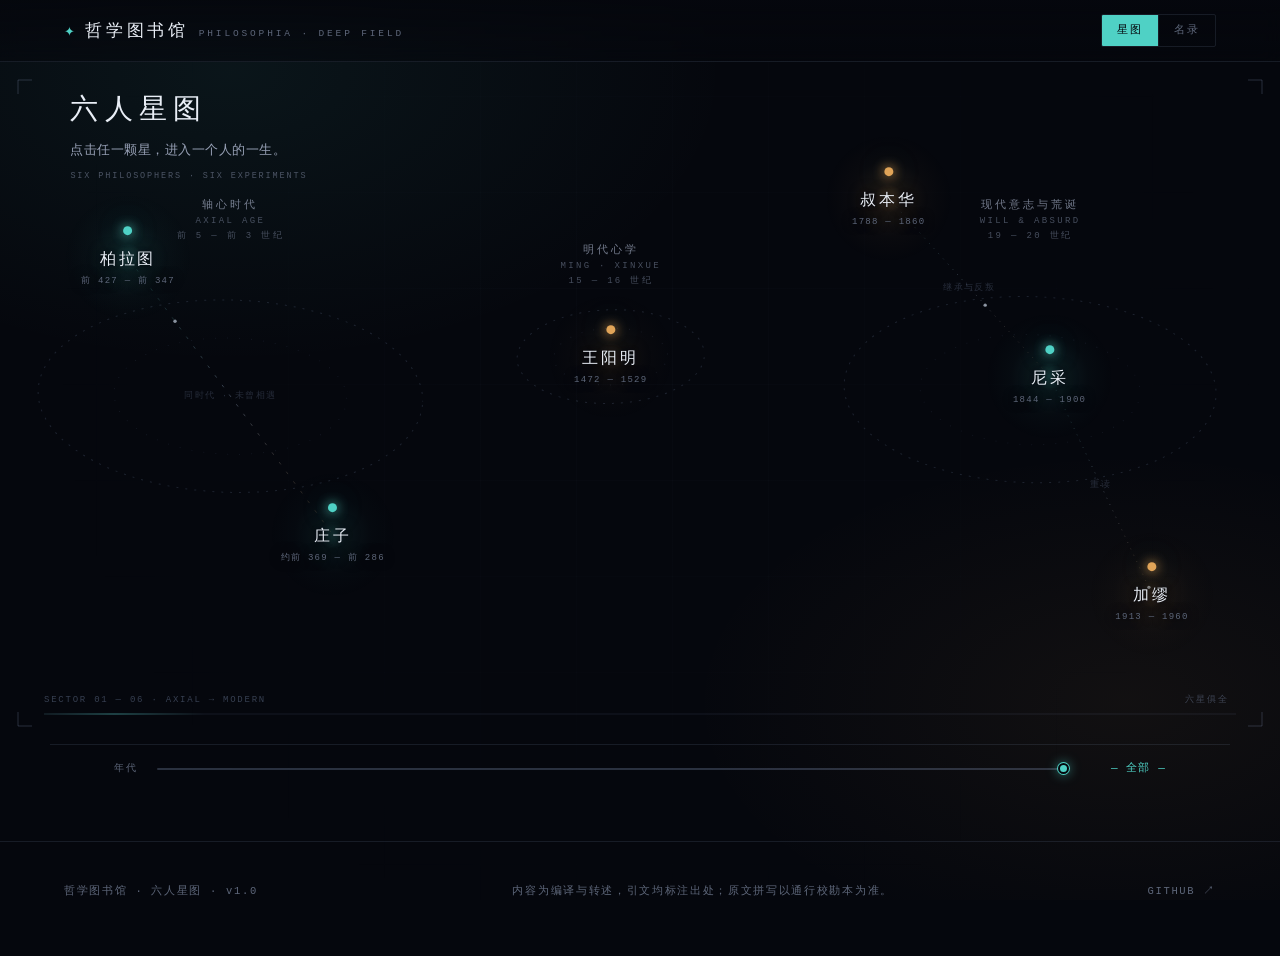
==== index.html @ 003788e5 "哲学图书馆 v1：六人星图与六个交互式思想装置 - 深空档案视觉：近黑底、星尘、几何轨道、青/琥珀双高光 - 首页星图：按时代聚星团、年代滑杆筛选、名录视图与全文搜索 - 六位哲学家：柏拉图 / 庄子" ====
<!DOCTYPE html>
<html lang="zh-CN">
<head>
<meta charset="utf-8">
<meta name="viewport" content="width=device-width, initial-scale=1">
<title>哲学图书馆 · 深空档案</title>
<meta name="description" content="六位哲学家的星图：生平、流派、观点、著作、名言，以及六个可以被操作的思想实验——永恒轮回、痛苦与无聊的钟摆、西西弗斯的石头、洞穴里的影子、蝶梦、岩中花树。">
<meta name="theme-color" content="#05070d">
<meta property="og:title" content="哲学图书馆 · 深空档案">
<meta property="og:description" content="把六位哲学家的思想做成可以操作的星空。">
<meta property="og:type" content="website">
<link rel="icon" href="data:image/svg+xml,%3Csvg xmlns='http://www.w3.org/2000/svg' viewBox='0 0 32 32'%3E%3Ccircle cx='16' cy='16' r='3' fill='%234fd1c5'/%3E%3Ccircle cx='16' cy='16' r='11' fill='none' stroke='%234fd1c5' stroke-opacity='.45' stroke-width='1'/%3E%3C/svg%3E">
<link rel="stylesheet" href="css/base.css">
<link rel="stylesheet" href="css/star.css">
</head>
<body class="page-home">

<canvas id="stars" aria-hidden="true"></canvas>

<header class="topbar">
  <a class="brand" href="index.html">
    <span class="brand-mark" aria-hidden="true">✦</span>
    <span class="brand-cn">哲学图书馆</span>
    <span class="brand-en">PHILOSOPHIA · DEEP FIELD</span>
  </a>
  <nav class="viewswitch" role="tablist" aria-label="视图切换">
    <button data-view="map" class="is-on" role="tab" aria-selected="true">星图</button>
    <button data-view="list" role="tab" aria-selected="false">名录</button>
  </nav>
</header>

<main>
  <section id="view-map" class="view is-on" aria-label="星图">
    <div class="map-wrap" id="mapWrap">
      <canvas id="mapCanvas" aria-hidden="true"></canvas>
      <div class="map-labels" id="mapLabels"></div>
      <div class="map-intro">
        <h1>六人星图</h1>
        <p>点击任一颗星，进入一个人的一生。</p>
        <span class="mi-mono">SIX PHILOSOPHERS · SIX EXPERIMENTS</span>
      </div>
    </div>
    <div class="era-bar">
      <span class="era-label">年代</span>
      <input id="eraSlider" type="range" min="-500" max="1960" value="1960" step="1" aria-label="按出生年代筛选">
      <output class="era-out" id="eraOut">— 全部 —</output>
    </div>
  </section>

  <section id="view-list" class="view" aria-label="名录">
    <p class="hint-line" style="padding-top:28px">
      <input id="search" type="search" placeholder="搜索 名字 / 流派 / 观点 / 书名 / 名言" aria-label="搜索"
        style="width:100%;max-width:520px;background:transparent;border:0;border-bottom:1px solid var(--hair-strong);color:var(--ink);font-family:var(--mono);font-size:12px;letter-spacing:.12em;padding:10px 2px;outline:none">
    </p>
    <ul class="cards" id="cards"></ul>
    <p id="noResult" style="display:none;text-align:center;font-family:var(--mono);font-size:11px;letter-spacing:.18em;color:var(--faint);padding:40px 0 20px">
      没有匹配的条目 · 换个词试试
    </p>
  </section>
</main>

<footer class="foot">
  <span>哲学图书馆 · 六人星图 · v1.0</span>
  <span>内容为编译与转述，引文均标注出处；原文拼写以通行校勘本为准。</span>
  <a href="https://github.com/lvzhongpei/philosophy-library" target="_blank" rel="noopener">GITHUB ↗</a>
</footer>

<script src="js/starfield.js"></script>
<script src="js/starmap.js"></script>
</body>
</html>
---- css/base.css ----
/* ============================================================
   哲学图书馆 · 深空档案
   base.css — 变量、排版、共用骨架
   ============================================================ */

:root {
  --void: #05070d;
  --void-2: #080b14;
  --ink: #e9eef6;
  --dim: #98a1b6;
  --faint: #5d6679;
  --cyan: #4fd1c5;
  --amber: #e0a458;
  --hair: rgba(150, 170, 210, 0.13);
  --hair-strong: rgba(150, 170, 210, 0.26);
  --panel: rgba(255, 255, 255, 0.022);

  --serif: "Songti SC", "STSong", "Source Han Serif SC", "Noto Serif CJK SC",
    "SimSun", Georgia, serif;
  --sans: "PingFang SC", -apple-system, BlinkMacSystemFont, "Hiragino Sans GB",
    "Microsoft YaHei", system-ui, sans-serif;
  --mono: ui-monospace, "SF Mono", "JetBrains Mono", Menlo, Consolas, monospace;

  --gutter: clamp(20px, 5vw, 64px);
  --maxw: 1180px;
}

*,
*::before,
*::after {
  box-sizing: border-box;
}

html {
  -webkit-text-size-adjust: 100%;
  scroll-behavior: smooth;
}

body {
  margin: 0;
  background: var(--void);
  color: var(--ink);
  font-family: var(--sans);
  font-size: 16px;
  line-height: 1.75;
  letter-spacing: 0.01em;
  -webkit-font-smoothing: antialiased;
  overflow-x: hidden;
}

/* 深空底色：两团极淡的辉光 + 一层细网格 */
body::before {
  content: "";
  position: fixed;
  inset: 0;
  z-index: -2;
  background:
    radial-gradient(60vw 50vh at 18% 8%, rgba(79, 209, 197, 0.07), transparent 65%),
    radial-gradient(55vw 45vh at 88% 78%, rgba(224, 164, 88, 0.06), transparent 62%),
    var(--void);
}

body::after {
  content: "";
  position: fixed;
  inset: 0;
  z-index: -1;
  pointer-events: none;
  opacity: 0.5;
  background-image:
    linear-gradient(to right, rgba(150, 170, 210, 0.05) 1px, transparent 1px),
    linear-gradient(to bottom, rgba(150, 170, 210, 0.05) 1px, transparent 1px);
  background-size: 96px 96px;
  mask-image: radial-gradient(circle at 50% 40%, #000 0%, transparent 78%);
  -webkit-mask-image: radial-gradient(circle at 50% 40%, #000 0%, transparent 78%);
}

#stars {
  position: fixed;
  inset: 0;
  z-index: -3;
  width: 100%;
  height: 100%;
  display: block;
}

::selection {
  background: rgba(79, 209, 197, 0.28);
  color: #fff;
}

a {
  color: inherit;
  text-decoration: none;
}

button {
  font: inherit;
  color: inherit;
  background: none;
  border: 0;
  cursor: pointer;
}

/* ---------------- 顶栏 ---------------- */

.topbar {
  position: sticky;
  top: 0;
  z-index: 50;
  display: flex;
  align-items: center;
  justify-content: space-between;
  gap: 16px;
  padding: 14px var(--gutter);
  background: linear-gradient(to bottom, rgba(5, 7, 13, 0.92), rgba(5, 7, 13, 0.55));
  backdrop-filter: blur(10px);
  -webkit-backdrop-filter: blur(10px);
  border-bottom: 1px solid var(--hair);
}

.brand {
  display: flex;
  align-items: baseline;
  gap: 10px;
  min-width: 0;
}

.brand-mark {
  color: var(--cyan);
  font-size: 13px;
  animation: twinkle 4.5s ease-in-out infinite;
}

.brand-cn {
  font-family: var(--serif);
  font-size: 17px;
  letter-spacing: 0.22em;
  white-space: nowrap;
}

.brand-en {
  font-family: var(--mono);
  font-size: 9.5px;
  letter-spacing: 0.3em;
  color: var(--faint);
  white-space: nowrap;
}

@keyframes twinkle {
  0%,
  100% {
    opacity: 0.55;
    transform: scale(0.92);
  }
  50% {
    opacity: 1;
    transform: scale(1.08);
  }
}

/* 视图切换 */
.viewswitch {
  display: flex;
  gap: 0;
  border: 1px solid var(--hair);
  border-radius: 2px;
  overflow: hidden;
}

.viewswitch button {
  padding: 6px 15px;
  font-family: var(--mono);
  font-size: 11px;
  letter-spacing: 0.18em;
  color: var(--faint);
  transition: color 0.25s, background 0.25s;
}

.viewswitch button + button {
  border-left: 1px solid var(--hair);
}

.viewswitch button:hover {
  color: var(--dim);
}

.viewswitch button.is-on {
  color: var(--void);
  background: var(--cyan);
}

/* ---------------- 页脚 ---------------- */

.foot {
  padding: 40px var(--gutter) 56px;
  border-top: 1px solid var(--hair);
  margin-top: 40px;
  display: flex;
  flex-wrap: wrap;
  gap: 10px 28px;
  justify-content: space-between;
  font-family: var(--mono);
  font-size: 10.5px;
  letter-spacing: 0.16em;
  color: var(--faint);
}

.foot a:hover {
  color: var(--cyan);
}

/* ---------------- 详情页 ---------------- */

.philo {
  max-width: var(--maxw);
  margin: 0 auto;
  padding: 0 var(--gutter);
}

.hero {
  position: relative;
  padding: clamp(48px, 9vh, 96px) 0 clamp(28px, 5vh, 48px);
}

.hero-meta {
  display: flex;
  flex-wrap: wrap;
  align-items: center;
  gap: 12px;
  font-family: var(--mono);
  font-size: 10.5px;
  letter-spacing: 0.22em;
  color: var(--faint);
}

.hero-meta .dot {
  width: 3px;
  height: 3px;
  border-radius: 50%;
  background: var(--faint);
}

.hero h1 {
  font-family: var(--serif);
  font-weight: 400;
  font-size: clamp(44px, 9vw, 92px);
  line-height: 1.05;
  letter-spacing: 0.04em;
  margin: 18px 0 6px;
}

.hero-orig {
  font-family: var(--mono);
  font-size: clamp(12px, 1.6vw, 15px);
  letter-spacing: 0.34em;
  color: var(--cyan);
  opacity: 0.8;
}

.hero-line {
  font-family: var(--serif);
  font-size: clamp(17px, 2.4vw, 23px);
  line-height: 1.9;
  color: var(--dim);
  max-width: 34em;
  margin: 26px 0 0;
  padding-left: 18px;
  border-left: 1px solid var(--hair-strong);
}

/* 内容两栏：左目录 / 右正文 */
.philo-body {
  display: grid;
  grid-template-columns: 176px minmax(0, 1fr);
  gap: clamp(24px, 5vw, 72px);
  align-items: start;
  padding-bottom: 40px;
}

.side-nav {
  position: sticky;
  top: 84px;
  display: flex;
  flex-direction: column;
  gap: 2px;
  padding-top: 6px;
}

.side-nav a {
  display: flex;
  align-items: baseline;
  gap: 9px;
  padding: 5px 0;
  font-size: 13px;
  color: var(--faint);
  transition: color 0.2s;
}

.side-nav a:hover,
.side-nav a.is-on {
  color: var(--cyan);
}

.side-nav .n {
  font-family: var(--mono);
  font-size: 9.5px;
  letter-spacing: 0.14em;
  opacity: 0.7;
}

/* 章节 */
.sec {
  padding: 34px 0 10px;
  border-top: 1px solid var(--hair);
  margin-top: 30px;
}

.sec:first-of-type {
  border-top: 0;
  margin-top: 0;
  padding-top: 6px;
}

.sec-head {
  display: flex;
  align-items: baseline;
  gap: 14px;
  margin-bottom: 26px;
}

.sec-num {
  font-family: var(--mono);
  font-size: 10px;
  letter-spacing: 0.2em;
  color: var(--faint);
}

.sec-title {
  font-family: var(--serif);
  font-weight: 400;
  font-size: clamp(19px, 2.6vw, 26px);
  letter-spacing: 0.08em;
  margin: 0;
}

.sec-en {
  font-family: var(--mono);
  font-size: 9.5px;
  letter-spacing: 0.24em;
  color: var(--faint);
  margin-left: auto;
  text-align: right;
}

/* 时间轴 */
.timeline {
  list-style: none;
  margin: 0;
  padding: 0 0 0 22px;
  position: relative;
}

.timeline::before {
  content: "";
  position: absolute;
  left: 3px;
  top: 8px;
  bottom: 8px;
  width: 1px;
  background: linear-gradient(
    to bottom,
    var(--hair-strong),
    var(--hair) 60%,
    transparent
  );
}

.timeline li {
  position: relative;
  padding: 0 0 26px 0;
}

.timeline li::before {
  content: "";
  position: absolute;
  left: -22px;
  top: 9px;
  width: 7px;
  height: 7px;
  border-radius: 50%;
  background: var(--void);
  border: 1px solid var(--cyan);
  box-shadow: 0 0 10px rgba(79, 209, 197, 0.45);
}

.timeline .y {
  font-family: var(--mono);
  font-size: 11px;
  letter-spacing: 0.14em;
  color: var(--cyan);
  opacity: 0.85;
  display: block;
  margin-bottom: 3px;
}

.timeline p {
  margin: 0;
  font-size: 14.5px;
  line-height: 1.85;
  color: var(--dim);
}

.timeline li:hover p {
  color: var(--ink);
}

/* 流派定位 */
.pos-text {
  font-family: var(--serif);
  font-size: clamp(15.5px, 1.9vw, 17.5px);
  line-height: 2;
  color: var(--ink);
  margin: 0 0 24px;
}

.pos-map {
  display: grid;
  grid-template-columns: 1fr 1fr;
  gap: 18px;
}

.pos-map > div {
  padding: 16px 18px;
  background: var(--panel);
  border: 1px solid var(--hair);
}

.pos-map h4 {
  margin: 0 0 10px;
  font-family: var(--mono);
  font-size: 9.5px;
  font-weight: 400;
  letter-spacing: 0.22em;
  color: var(--faint);
}

.chip-row {
  display: flex;
  flex-wrap: wrap;
  gap: 7px;
}

.chip {
  padding: 3px 10px;
  font-size: 12.5px;
  color: var(--dim);
  border: 1px solid var(--hair);
  border-radius: 100px;
}

.chip.up::before {
  content: "← ";
  color: var(--faint);
}

.chip.down::after {
  content: " →";
  color: var(--faint);
}

/* 核心观点 */
.idea {
  display: grid;
  grid-template-columns: minmax(0, 1fr);
  gap: 8px;
  padding: 22px 0;
  border-bottom: 1px dashed var(--hair);
}

.idea:last-child {
  border-bottom: 0;
}

.idea-top {
  display: flex;
  flex-wrap: wrap;
  align-items: baseline;
  gap: 12px;
}

.idea h3 {
  margin: 0;
  font-family: var(--serif);
  font-weight: 400;
  font-size: 20px;
  letter-spacing: 0.06em;
}

.idea .orig {
  font-family: var(--mono);
  font-size: 10.5px;
  letter-spacing: 0.1em;
  color: var(--amber);
  opacity: 0.8;
}

.idea .brief {
  font-family: var(--serif);
  font-size: 16px;
  color: var(--cyan);
  opacity: 0.92;
  margin: 4px 0 0;
}

.idea .detail {
  margin: 6px 0 0;
  font-size: 14.5px;
  line-height: 1.95;
  color: var(--dim);
  max-width: 40em;
}

/* 著作 */
.works {
  list-style: none;
  margin: 0;
  padding: 0;
}

.works li {
  padding: 15px 0;
  border-bottom: 1px solid var(--hair);
}

.works .w-top {
  display: flex;
  align-items: baseline;
  gap: 12px;
  flex-wrap: wrap;
}

.works .w-title {
  font-family: var(--serif);
  font-size: 17px;
  letter-spacing: 0.04em;
}

.works .w-orig {
  font-family: var(--mono);
  font-size: 10.5px;
  color: var(--faint);
  letter-spacing: 0.06em;
}

.works .w-year {
  margin-left: auto;
  font-family: var(--mono);
  font-size: 10.5px;
  letter-spacing: 0.14em;
  color: var(--amber);
  opacity: 0.75;
  white-space: nowrap;
}

.works .w-gist {
  margin: 5px 0 0;
  font-size: 13.8px;
  line-height: 1.8;
  color: var(--dim);
}

/* 名言 */
.quote {
  position: relative;
  padding: 6px 0 26px 0;
  border-bottom: 1px solid var(--hair);
  margin-bottom: 26px;
}

.quote:last-child {
  border-bottom: 0;
}

.quote .cn {
  font-family: var(--serif);
  font-size: clamp(17px, 2.2vw, 21px);
  line-height: 2;
  margin: 0 0 14px;
  color: var(--ink);
}

.quote .orig {
  font-family: var(--mono);
  font-size: 12.5px;
  line-height: 1.85;
  color: var(--cyan);
  opacity: 0.62;
  margin: 0 0 12px;
  padding-left: 14px;
  border-left: 1px solid rgba(79, 209, 197, 0.28);
  word-break: break-word;
}

.quote .src {
  font-family: var(--mono);
  font-size: 10.5px;
  letter-spacing: 0.16em;
  color: var(--faint);
}

.quote .note {
  margin: 8px 0 0;
  font-size: 13px;
  line-height: 1.8;
  color: var(--faint);
}

/* 追问 */
.asks {
  list-style: none;
  margin: 0;
  padding: 0;
  counter-reset: ask;
}

.asks li {
  counter-increment: ask;
  position: relative;
  padding: 18px 0 18px 42px;
  border-bottom: 1px dashed var(--hair);
  font-family: var(--serif);
  font-size: clamp(16px, 2.1vw, 19px);
  line-height: 1.95;
  color: var(--ink);
}

.asks li::before {
  content: "0" counter(ask);
  position: absolute;
  left: 0;
  top: 22px;
  font-family: var(--mono);
  font-size: 10px;
  letter-spacing: 0.1em;
  color: var(--amber);
  opacity: 0.7;
}

/* ---------------- 装置面板 ---------------- */

.device {
  border: 1px solid var(--hair);
  background: linear-gradient(180deg, rgba(9, 13, 22, 0.9), rgba(5, 7, 13, 0.5));
  padding: 1px;
}

.device-head {
  display: flex;
  flex-wrap: wrap;
  align-items: baseline;
  gap: 10px 14px;
  padding: 16px 18px 12px;
  border-bottom: 1px solid var(--hair);
}

.device-head h3 {
  margin: 0;
  font-family: var(--serif);
  font-weight: 400;
  font-size: 17px;
  letter-spacing: 0.08em;
}

.device-head .tag {
  font-family: var(--mono);
  font-size: 9.5px;
  letter-spacing: 0.2em;
  color: var(--cyan);
  opacity: 0.7;
  margin-left: auto;
}

.device-desc {
  padding: 12px 18px 0;
  margin: 0;
  font-size: 13.8px;
  line-height: 1.85;
  color: var(--dim);
}

.stage-wrap {
  position: relative;
  margin: 14px 0 0;
}

.stage-wrap canvas {
  display: block;
  width: 100%;
  height: clamp(280px, 46vh, 420px);
  background:
    radial-gradient(70% 70% at 50% 45%, rgba(79, 209, 197, 0.05), transparent 70%),
    #04060b;
  touch-action: none;
  cursor: crosshair;
}

.controls {
  display: flex;
  flex-wrap: wrap;
  align-items: center;
  gap: 14px 22px;
  padding: 14px 18px 18px;
  border-top: 1px solid var(--hair);
}

.ctrl {
  display: flex;
  align-items: center;
  gap: 10px;
  min-width: 180px;
  flex: 1 1 180px;
}

.ctrl label {
  font-family: var(--mono);
  font-size: 10px;
  letter-spacing: 0.18em;
  color: var(--faint);
  white-space: nowrap;
}

.ctrl output {
  font-family: var(--mono);
  font-size: 11px;
  color: var(--cyan);
  min-width: 3.4em;
  text-align: right;
}

input[type="range"] {
  -webkit-appearance: none;
  appearance: none;
  flex: 1;
  height: 2px;
  background: var(--hair-strong);
  outline: none;
  border-radius: 2px;
  min-width: 70px;
}

input[type="range"]::-webkit-slider-thumb {
  -webkit-appearance: none;
  appearance: none;
  width: 11px;
  height: 11px;
  border-radius: 50%;
  background: var(--cyan);
  border: 2px solid var(--void);
  box-shadow: 0 0 0 1px var(--cyan), 0 0 12px rgba(79, 209, 197, 0.7);
  cursor: grab;
}

input[type="range"]::-moz-range-thumb {
  width: 9px;
  height: 9px;
  border-radius: 50%;
  background: var(--cyan);
  border: 2px solid var(--void);
  cursor: grab;
}

.btn {
  padding: 7px 16px;
  font-family: var(--mono);
  font-size: 10.5px;
  letter-spacing: 0.18em;
  color: var(--dim);
  border: 1px solid var(--hair-strong);
  border-radius: 2px;
  transition: all 0.2s;
  white-space: nowrap;
}

.btn:hover {
  color: var(--void);
  background: var(--cyan);
  border-color: var(--cyan);
}

.btn.ghost:hover {
  color: var(--amber);
  background: transparent;
  border-color: var(--amber);
}

.device-hint {
  margin: 0;
  padding: 0 18px 16px;
  font-family: var(--serif);
  font-size: 13.5px;
  line-height: 1.8;
  color: var(--faint);
}

/* 上一位/下一位 */
.pager {
  display: flex;
  justify-content: space-between;
  gap: 16px;
  border-top: 1px solid var(--hair);
  padding: 26px 0 10px;
  margin-top: 10px;
}

.pager a {
  display: flex;
  flex-direction: column;
  gap: 4px;
  max-width: 46%;
}

.pager a:last-child {
  text-align: right;
  align-items: flex-end;
}

.pager .p-dir {
  font-family: var(--mono);
  font-size: 9.5px;
  letter-spacing: 0.22em;
  color: var(--faint);
}

.pager .p-name {
  font-family: var(--serif);
  font-size: 19px;
  letter-spacing: 0.06em;
  transition: color 0.2s;
}

.pager a:hover .p-name {
  color: var(--cyan);
}

/* ---------------- 进场动画 ---------------- */

.reveal {
  opacity: 0;
  transform: translateY(14px);
  transition: opacity 0.9s cubic-bezier(0.16, 1, 0.3, 1),
    transform 0.9s cubic-bezier(0.16, 1, 0.3, 1);
}

.reveal.in {
  opacity: 1;
  transform: none;
}

/* ---------------- 移动端 ---------------- */

@media (max-width: 820px) {
  .philo-body {
    grid-template-columns: 1fr;
  }

  .side-nav {
    position: static;
    flex-direction: row;
    flex-wrap: wrap;
    gap: 6px 14px;
    padding: 12px 0 18px;
    border-bottom: 1px solid var(--hair);
  }

  .pos-map {
    grid-template-columns: 1fr;
  }

  .sec-en {
    display: none;
  }

  .brand-en {
    display: none;
  }
}

@media (prefers-reduced-motion: reduce) {
  html {
    scroll-behavior: auto;
  }

  .reveal {
    opacity: 1;
    transform: none;
    transition: none;
  }

  .brand-mark {
    animation: none;
  }
}
---- css/star.css ----
/* ============================================================
   star.css — 首页星图与名录
   ============================================================ */

.page-home {
  min-height: 100vh;
  display: flex;
  flex-direction: column;
}

.page-home main {
  flex: 1;
  display: flex;
  flex-direction: column;
}

.view {
  display: none;
}

.view.is-on {
  display: block;
  animation: fadeUp 0.6s cubic-bezier(0.16, 1, 0.3, 1) both;
}

@keyframes fadeUp {
  from {
    opacity: 0;
    transform: translateY(10px);
  }
  to {
    opacity: 1;
    transform: none;
  }
}

/* ---------------- 星图 ---------------- */

.map-wrap {
  position: relative;
  width: 100%;
  height: clamp(430px, calc(100vh - 218px), 760px);
  overflow: hidden;
}

#mapCanvas {
  position: absolute;
  inset: 0;
  width: 100%;
  height: 100%;
  display: block;
}

.map-labels {
  position: absolute;
  inset: 0;
}

/* 星图左上角的引入 */
.map-intro {
  position: absolute;
  left: clamp(24px, 5.5vw, 80px);
  top: clamp(14px, 2.4vh, 26px);
  z-index: 3;
  pointer-events: none;
  max-width: 300px;
}

.map-intro h1 {
  margin: 0;
  font-family: var(--serif);
  font-weight: 400;
  font-size: clamp(22px, 2.5vw, 28px);
  letter-spacing: 0.22em;
  color: var(--ink);
}

.map-intro p {
  margin: 7px 0 0;
  font-family: var(--serif);
  font-size: 12.5px;
  line-height: 1.7;
  color: var(--dim);
  letter-spacing: 0.04em;
  white-space: nowrap;
}

.map-intro .mi-mono {
  display: block;
  margin-top: 8px;
  font-family: var(--mono);
  font-size: 8.5px;
  letter-spacing: 0.22em;
  color: var(--faint);
  opacity: 0.8;
}

/* 星体 */
.node {
  position: absolute;
  transform: translate(-50%, -50%);
  display: flex;
  flex-direction: column;
  align-items: center;
  gap: 10px;
  padding: 14px;
  text-align: center;
  transition: opacity 0.4s, filter 0.4s;
  z-index: 2;
  -webkit-tap-highlight-color: transparent;
}

.node.is-dim {
  opacity: 0.16;
  filter: grayscale(1);
  pointer-events: none;
}

.node-core {
  position: relative;
  width: 9px;
  height: 9px;
  border-radius: 50%;
  background: var(--nc, var(--cyan));
  box-shadow: 0 0 12px var(--nc, var(--cyan)), 0 0 30px rgba(79, 209, 197, 0.35);
  transition: transform 0.35s cubic-bezier(0.16, 1, 0.3, 1), box-shadow 0.35s;
}

.node-core::after {
  content: "";
  position: absolute;
  inset: -9px;
  border: 1px solid var(--nc, var(--cyan));
  border-radius: 50%;
  opacity: 0;
  transform: scale(0.6);
  transition: all 0.5s cubic-bezier(0.16, 1, 0.3, 1);
}

.node-label {
  display: flex;
  flex-direction: column;
  gap: 1px;
  transition: transform 0.35s cubic-bezier(0.16, 1, 0.3, 1);
}

.node-cn {
  font-family: var(--serif);
  font-size: 16px;
  letter-spacing: 0.18em;
  color: var(--ink);
  white-space: nowrap;
  text-shadow: 0 0 14px rgba(5, 7, 13, 0.95), 0 0 4px rgba(5, 7, 13, 0.9);
}

.node-yr {
  font-family: var(--mono);
  font-size: 9px;
  letter-spacing: 0.14em;
  color: var(--faint);
  white-space: nowrap;
  text-shadow: 0 0 12px rgba(5, 7, 13, 0.95);
}

.node:hover .node-core,
.node:focus-visible .node-core {
  transform: scale(1.7);
  box-shadow: 0 0 18px var(--nc, var(--cyan)), 0 0 46px rgba(79, 209, 197, 0.55);
}

.node:hover .node-core::after,
.node:focus-visible .node-core::after {
  opacity: 0.7;
  transform: scale(1);
}

.node:hover .node-label,
.node:focus-visible .node-label {
  transform: translateY(-2px);
}

.node:hover .node-cn,
.node:focus-visible .node-cn {
  color: var(--nc, var(--cyan));
}

.node:focus-visible {
  outline: none;
}

/* 星团标注 */
.cluster-tag {
  position: absolute;
  transform: translate(-50%, -50%);
  font-family: var(--mono);
  font-size: 9px;
  letter-spacing: 0.26em;
  color: var(--faint);
  white-space: nowrap;
  pointer-events: none;
  text-align: center;
  line-height: 1.7;
  opacity: 0.75;
}

.cluster-tag .ct-cn {
  display: block;
  font-family: var(--serif);
  font-size: 11px;
  letter-spacing: 0.28em;
  color: var(--dim);
}

.cluster-tag.link-tag {
  font-size: 8.5px;
  letter-spacing: 0.16em;
  color: rgba(150, 170, 210, 0.42);
  opacity: 0.55;
}

/* 年代滑杆 */
.era-bar {
  display: flex;
  align-items: center;
  gap: 16px;
  padding: 14px var(--gutter) 22px;
  max-width: var(--maxw);
  margin: 0 auto;
  width: 100%;
  border-top: 1px solid var(--hair);
}

.era-bar .era-label {
  font-family: var(--mono);
  font-size: 9.5px;
  letter-spacing: 0.24em;
  color: var(--faint);
  white-space: nowrap;
}

.era-bar input[type="range"] {
  flex: 1;
}

.era-out {
  font-family: var(--mono);
  font-size: 11px;
  letter-spacing: 0.1em;
  color: var(--cyan);
  min-width: 7.2em;
  text-align: right;
  white-space: nowrap;
}

/* ---------------- 名录视图 ---------------- */

.cards {
  list-style: none;
  margin: 0 auto;
  padding: clamp(24px, 5vh, 52px) var(--gutter) 40px;
  max-width: var(--maxw);
  display: grid;
  grid-template-columns: repeat(auto-fill, minmax(272px, 1fr));
  gap: 16px;
}

.card {
  position: relative;
  display: flex;
  flex-direction: column;
  gap: 10px;
  padding: 22px 22px 20px;
  background: var(--panel);
  border: 1px solid var(--hair);
  transition: border-color 0.3s, background 0.3s, transform 0.4s cubic-bezier(0.16, 1, 0.3, 1);
  overflow: hidden;
}

.card::before {
  content: "";
  position: absolute;
  left: 0;
  top: 0;
  width: 1px;
  height: 100%;
  background: var(--nc, var(--cyan));
  opacity: 0;
  transition: opacity 0.3s;
}

.card:hover {
  border-color: var(--hair-strong);
  background: rgba(255, 255, 255, 0.04);
  transform: translateY(-3px);
}

.card:hover::before {
  opacity: 0.85;
}

.card-idx {
  font-family: var(--mono);
  font-size: 9px;
  letter-spacing: 0.2em;
  color: var(--faint);
}

.card h2 {
  margin: 0;
  font-family: var(--serif);
  font-weight: 400;
  font-size: 24px;
  letter-spacing: 0.1em;
}

.card .c-orig {
  font-family: var(--mono);
  font-size: 9.5px;
  letter-spacing: 0.26em;
  color: var(--nc, var(--cyan));
  opacity: 0.72;
  margin-top: -6px;
}

.card .c-line {
  margin: 6px 0 0;
  font-family: var(--serif);
  font-size: 14.5px;
  line-height: 1.85;
  color: var(--dim);
  min-height: 3.6em;
}

.card .c-foot {
  display: flex;
  align-items: center;
  gap: 8px;
  margin-top: auto;
  padding-top: 12px;
  border-top: 1px solid var(--hair);
  font-family: var(--mono);
  font-size: 9.5px;
  letter-spacing: 0.16em;
  color: var(--faint);
}

.card .c-foot .c-school {
  color: var(--dim);
}

.card .c-foot .c-go {
  margin-left: auto;
  color: var(--nc, var(--cyan));
  opacity: 0;
  transform: translateX(-4px);
  transition: all 0.3s;
}

.card:hover .c-go {
  opacity: 1;
  transform: none;
}

/* 首页引导 */
.hint-line {
  max-width: var(--maxw);
  margin: 0 auto;
  padding: 0 var(--gutter) 10px;
  font-family: var(--mono);
  font-size: 9.5px;
  letter-spacing: 0.2em;
  color: var(--faint);
  opacity: 0.7;
}

@media (max-width: 720px) {
  .map-wrap {
    height: clamp(420px, 72vh, 620px);
  }

  .map-intro {
    left: 22px;
    top: 14px;
  }

  .map-intro h1 {
    font-size: 20px;
    letter-spacing: 0.18em;
  }

  .map-intro p,
  .map-intro .mi-mono {
    display: none;
  }

  .node {
    padding: 10px;
  }

  .node-cn {
    font-size: 13px;
    letter-spacing: 0.1em;
  }

  .cluster-tag {
    display: none;
  }

  .cards {
    grid-template-columns: 1fr;
  }
}
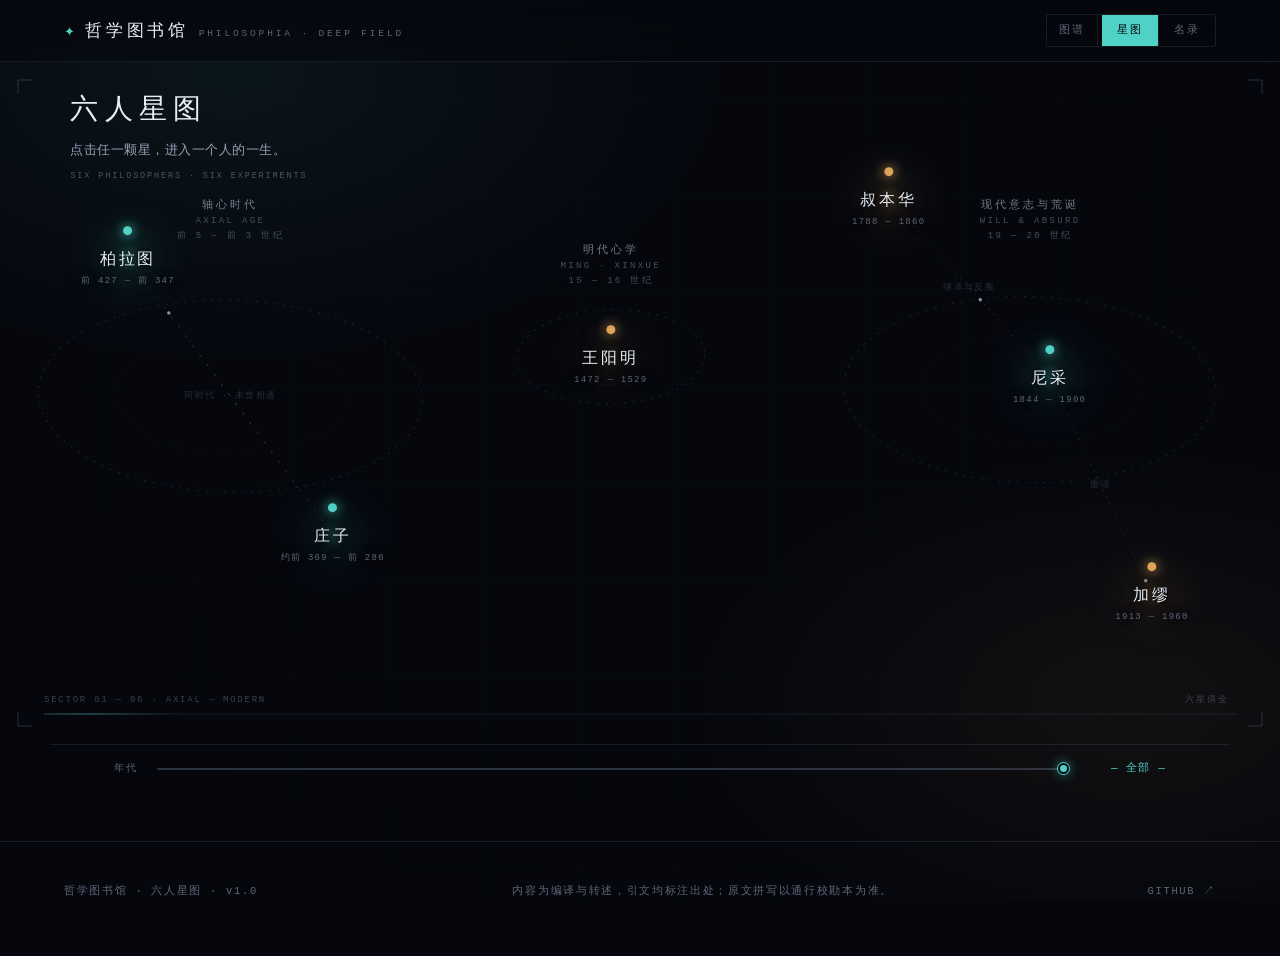
==== commit c03cfa52: "v2：每人第二个装置 + 概念图谱 - 新增六个装置（各一个文件）：   - 柏拉图·灵魂马车（激情/欲望配比决定升降）   - 庄子·鲲鹏积风（风之积不足则负不起大翼）   - 王阳明·磨镜（擦掉尘" ====
--- a/index.html
+++ b/index.html
@@ -24,6 +24,7 @@
     <span class="brand-en">PHILOSOPHIA · DEEP FIELD</span>
   </a>
   <nav class="viewswitch" role="tablist" aria-label="视图切换">
+    <a class="navlink" href="graph.html" style="padding:6px 12px;border-right:1px solid var(--hair)">图谱</a>
     <button data-view="map" class="is-on" role="tab" aria-selected="true">星图</button>
     <button data-view="list" role="tab" aria-selected="false">名录</button>
   </nav>
--- a/css/base.css
+++ b/css/base.css
@@ -168,6 +168,25 @@
   overflow: hidden;
 }
 
+.navlink {
+  font-family: var(--mono);
+  font-size: 10.5px;
+  letter-spacing: 0.18em;
+  color: var(--faint);
+  padding: 6px 4px;
+  margin-right: 4px;
+  transition: color 0.2s;
+  white-space: nowrap;
+}
+
+.navlink:hover {
+  color: var(--cyan);
+}
+
+.devices .device + .device {
+  margin-top: 28px;
+}
+
 .viewswitch button {
   padding: 6px 15px;
   font-family: var(--mono);
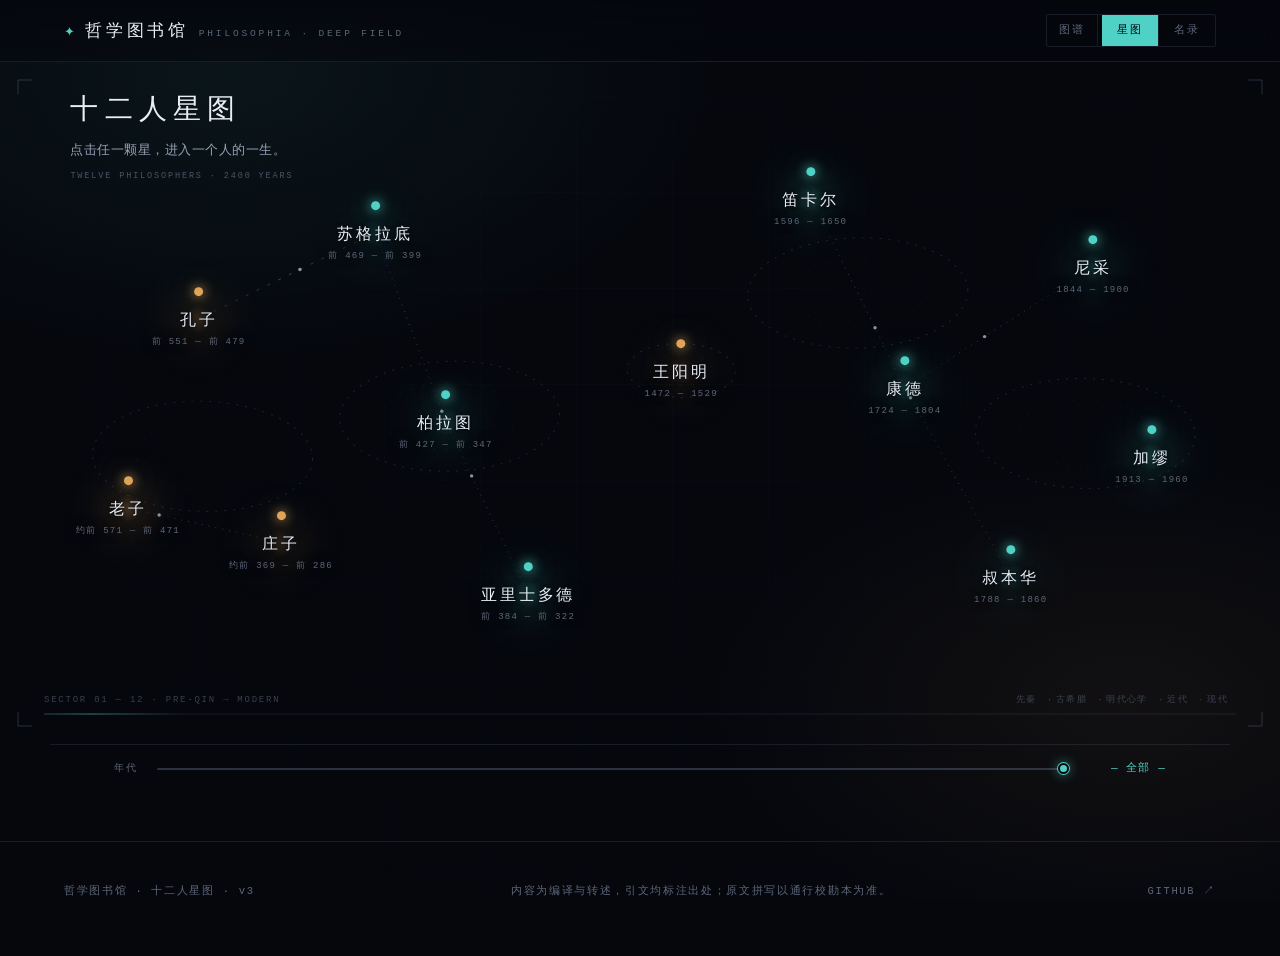
==== commit 759ac3cf: "v3：从六人扩到十二人，24 个装置 新增六位哲学家（内容 + 每人两个装置）： - 老子（当其无 / 上善若水） - 孔子（推己 / 正名） - 苏格拉底（诘问机 / 灵异之声） - 亚里士多德（中" ====
--- a/index.html
+++ b/index.html
@@ -4,10 +4,10 @@
 <meta charset="utf-8">
 <meta name="viewport" content="width=device-width, initial-scale=1">
 <title>哲学图书馆 · 深空档案</title>
-<meta name="description" content="六位哲学家的星图：生平、流派、观点、著作、名言，以及六个可以被操作的思想实验——永恒轮回、痛苦与无聊的钟摆、西西弗斯的石头、洞穴里的影子、蝶梦、岩中花树。">
+<meta name="description" content="十二位哲学家的星图：从老子、孔子、苏格拉底到康德、尼采、加缪。生平、流派、观点、著作、名言，以及二十四个可以被操作的思想实验。">
 <meta name="theme-color" content="#05070d">
 <meta property="og:title" content="哲学图书馆 · 深空档案">
-<meta property="og:description" content="把六位哲学家的思想做成可以操作的星空。">
+<meta property="og:description" content="把十二位哲学家的思想做成可以操作的星空。">
 <meta property="og:type" content="website">
 <link rel="icon" href="data:image/svg+xml,%3Csvg xmlns='http://www.w3.org/2000/svg' viewBox='0 0 32 32'%3E%3Ccircle cx='16' cy='16' r='3' fill='%234fd1c5'/%3E%3Ccircle cx='16' cy='16' r='11' fill='none' stroke='%234fd1c5' stroke-opacity='.45' stroke-width='1'/%3E%3C/svg%3E">
 <link rel="stylesheet" href="css/base.css">
@@ -36,14 +36,14 @@
       <canvas id="mapCanvas" aria-hidden="true"></canvas>
       <div class="map-labels" id="mapLabels"></div>
       <div class="map-intro">
-        <h1>六人星图</h1>
+        <h1>十二人星图</h1>
         <p>点击任一颗星，进入一个人的一生。</p>
-        <span class="mi-mono">SIX PHILOSOPHERS · SIX EXPERIMENTS</span>
+        <span class="mi-mono">TWELVE PHILOSOPHERS · 2400 YEARS</span>
       </div>
     </div>
     <div class="era-bar">
       <span class="era-label">年代</span>
-      <input id="eraSlider" type="range" min="-500" max="1960" value="1960" step="1" aria-label="按出生年代筛选">
+      <input id="eraSlider" type="range" min="-600" max="1960" value="1960" step="1" aria-label="按出生年代筛选">
       <output class="era-out" id="eraOut">— 全部 —</output>
     </div>
   </section>
@@ -61,7 +61,7 @@
 </main>
 
 <footer class="foot">
-  <span>哲学图书馆 · 六人星图 · v1.0</span>
+  <span>哲学图书馆 · 十二人星图 · v3</span>
   <span>内容为编译与转述，引文均标注出处；原文拼写以通行校勘本为准。</span>
   <a href="https://github.com/lvzhongpei/philosophy-library" target="_blank" rel="noopener">GITHUB ↗</a>
 </footer>
--- a/css/base.css
+++ b/css/base.css
@@ -920,3 +920,14 @@
     animation: none;
   }
 }
+
+/* 著作按语（苏格拉底等不著书者） */
+.works-note {
+  margin: 0 0 20px;
+  padding: 12px 15px;
+  border-left: 2px solid rgba(224, 164, 88, 0.5);
+  background: rgba(224, 164, 88, 0.045);
+  font-size: 13px;
+  line-height: 1.9;
+  color: var(--dim);
+}
--- a/css/star.css
+++ b/css/star.css
@@ -207,8 +207,10 @@
   display: block;
   font-family: var(--serif);
   font-size: 11px;
-  letter-spacing: 0.28em;
-  color: var(--dim);
+  letter-spacing: 0.3em;
+  color: rgba(150, 170, 210, 0.55);
+  padding-bottom: 3px;
+  border-bottom: 1px solid rgba(150, 170, 210, 0.16);
 }
 
 .cluster-tag.link-tag {
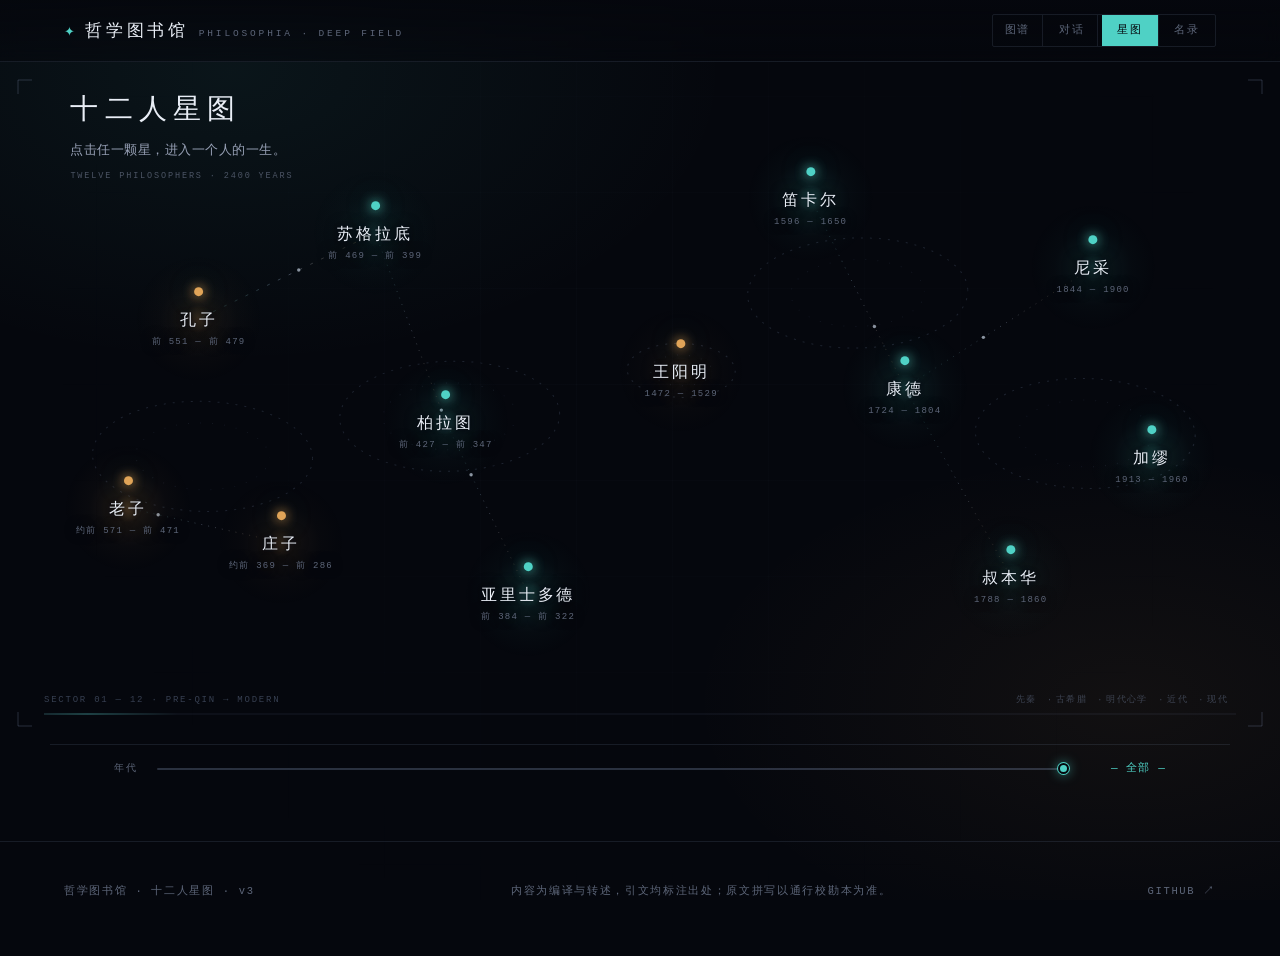
==== commit 2e0b62be: "v4：图谱时间轴 + 十组对话 图谱时间轴（graph.html / js/graph.js）： - 底部播放条：▶ 沿时间播放 / 暂停 / 可拖动进度条 - 按哲学家出生年依次点亮概念，未点亮的节" ====
--- a/index.html
+++ b/index.html
@@ -25,6 +25,7 @@
   </a>
   <nav class="viewswitch" role="tablist" aria-label="视图切换">
     <a class="navlink" href="graph.html" style="padding:6px 12px;border-right:1px solid var(--hair)">图谱</a>
+    <a class="navlink" href="dialogue.html" style="padding:6px 12px;border-right:1px solid var(--hair)">对话</a>
     <button data-view="map" class="is-on" role="tab" aria-selected="true">星图</button>
     <button data-view="list" role="tab" aria-selected="false">名录</button>
   </nav>
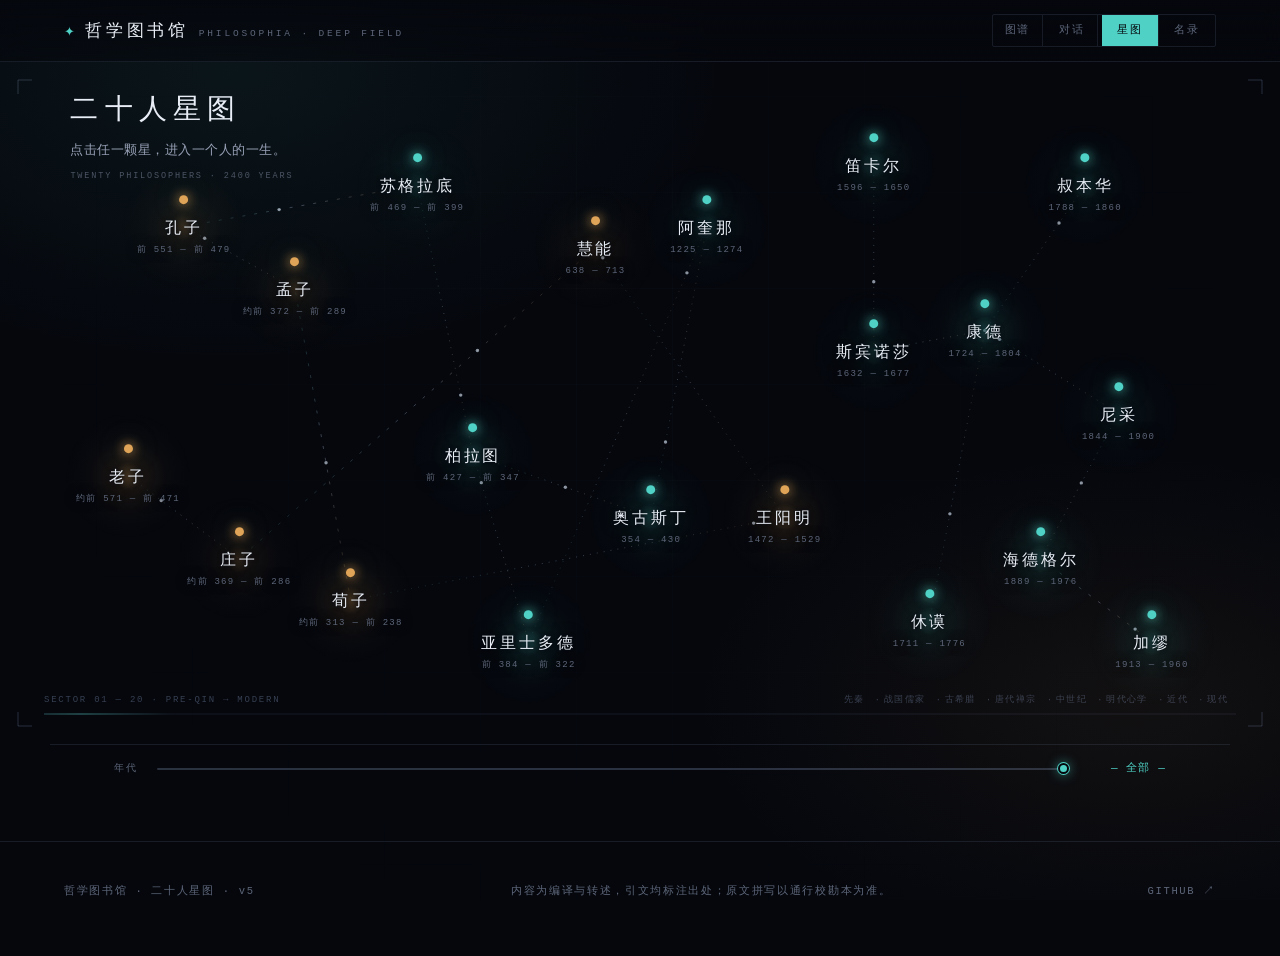
==== commit 96c61dfc: "v5：十二人扩到二十人，四十个装置 新增八位，专补谱系断层： - 孟子（四端 / 浩然之气）、荀子（化性起伪 / 节欲）—— 儒家内部分裂 - 慧能（顿悟 / 风幡之动）—— 佛教维度，此前完全没有 " ====
--- a/index.html
+++ b/index.html
@@ -4,10 +4,10 @@
 <meta charset="utf-8">
 <meta name="viewport" content="width=device-width, initial-scale=1">
 <title>哲学图书馆 · 深空档案</title>
-<meta name="description" content="十二位哲学家的星图：从老子、孔子、苏格拉底到康德、尼采、加缪。生平、流派、观点、著作、名言，以及二十四个可以被操作的思想实验。">
+<meta name="description" content="二十位哲学家的星图：从老子、孔子、苏格拉底到休谟、海德格尔、加缪。生平、流派、观点、著作、名言，以及四十个可以被操作的思想实验。">
 <meta name="theme-color" content="#05070d">
 <meta property="og:title" content="哲学图书馆 · 深空档案">
-<meta property="og:description" content="把十二位哲学家的思想做成可以操作的星空。">
+<meta property="og:description" content="把二十位哲学家的思想做成可以操作的星空。">
 <meta property="og:type" content="website">
 <link rel="icon" href="data:image/svg+xml,%3Csvg xmlns='http://www.w3.org/2000/svg' viewBox='0 0 32 32'%3E%3Ccircle cx='16' cy='16' r='3' fill='%234fd1c5'/%3E%3Ccircle cx='16' cy='16' r='11' fill='none' stroke='%234fd1c5' stroke-opacity='.45' stroke-width='1'/%3E%3C/svg%3E">
 <link rel="stylesheet" href="css/base.css">
@@ -37,9 +37,9 @@
       <canvas id="mapCanvas" aria-hidden="true"></canvas>
       <div class="map-labels" id="mapLabels"></div>
       <div class="map-intro">
-        <h1>十二人星图</h1>
+        <h1>二十人星图</h1>
         <p>点击任一颗星，进入一个人的一生。</p>
-        <span class="mi-mono">TWELVE PHILOSOPHERS · 2400 YEARS</span>
+        <span class="mi-mono">TWENTY PHILOSOPHERS · 2400 YEARS</span>
       </div>
     </div>
     <div class="era-bar">
@@ -62,7 +62,7 @@
 </main>
 
 <footer class="foot">
-  <span>哲学图书馆 · 十二人星图 · v3</span>
+  <span>哲学图书馆 · 二十人星图 · v5</span>
   <span>内容为编译与转述，引文均标注出处；原文拼写以通行校勘本为准。</span>
   <a href="https://github.com/lvzhongpei/philosophy-library" target="_blank" rel="noopener">GITHUB ↗</a>
 </footer>
--- a/css/base.css
+++ b/css/base.css
@@ -931,3 +931,10 @@
   line-height: 1.9;
   color: var(--dim);
 }
+
+/* 装置内的分组按钮（慧能 · 风幡） */
+.btn.is-on {
+  color: var(--void);
+  background: var(--cyan);
+  border-color: var(--cyan);
+}
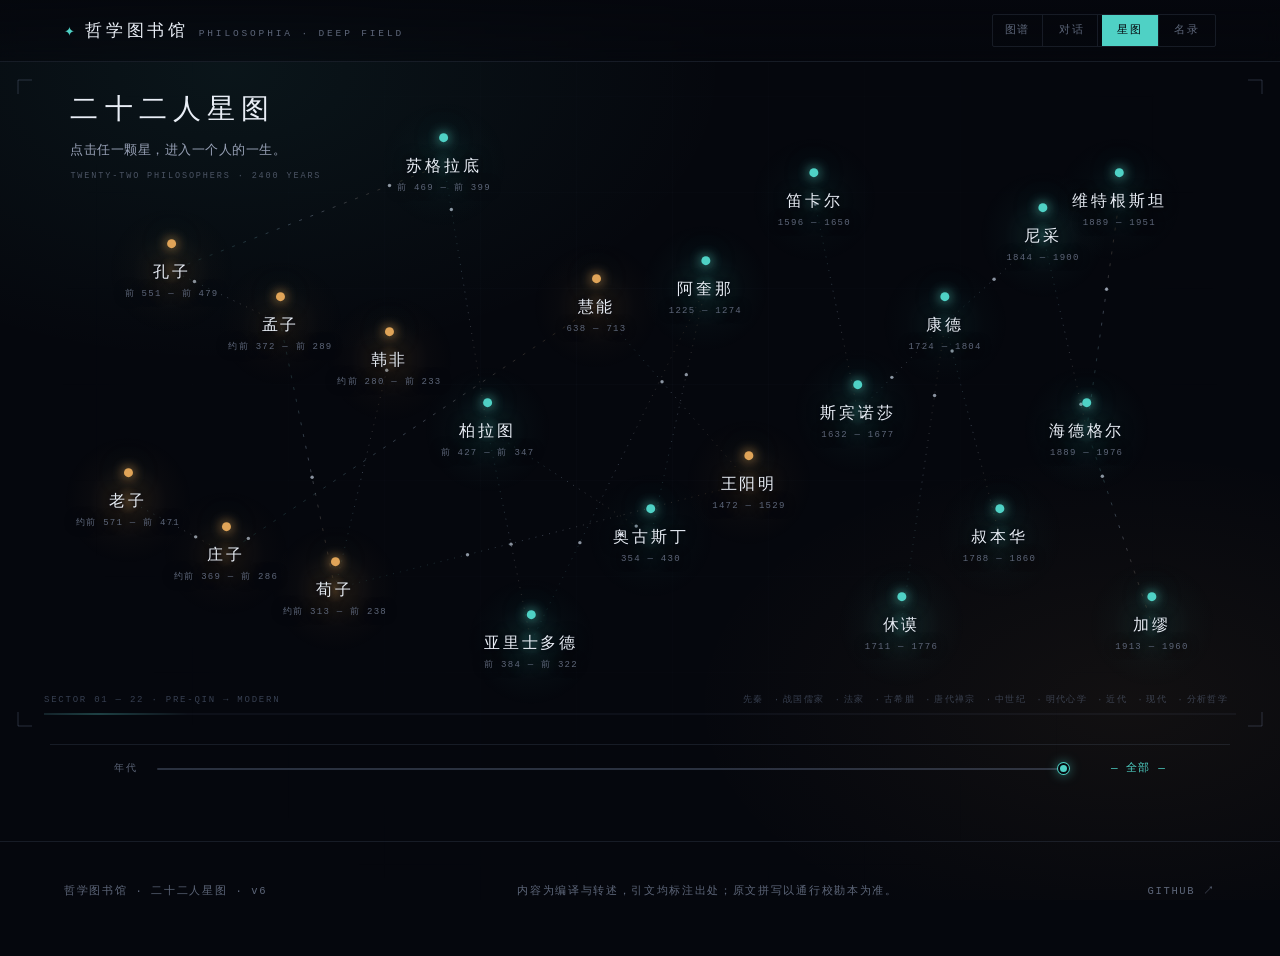
==== commit c0d349cc: "v6：法家支线 + 分析哲学，二十二位 新增： - 韩非（法术势 / 守株待兔），连线「荀子 → 韩非：师承与背离」 - 维特根斯坦（图像论 / 家族相似），与海德格尔之间加「同一时代的两条路」  数" ====
--- a/index.html
+++ b/index.html
@@ -4,10 +4,10 @@
 <meta charset="utf-8">
 <meta name="viewport" content="width=device-width, initial-scale=1">
 <title>哲学图书馆 · 深空档案</title>
-<meta name="description" content="二十位哲学家的星图：从老子、孔子、苏格拉底到休谟、海德格尔、加缪。生平、流派、观点、著作、名言，以及四十个可以被操作的思想实验。">
+<meta name="description" content="二十二位哲学家的星图：从老子、孔子、韩非到休谟、海德格尔、维特根斯坦。生平、流派、观点、著作、名言，以及四十四个可以被操作的思想实验。">
 <meta name="theme-color" content="#05070d">
 <meta property="og:title" content="哲学图书馆 · 深空档案">
-<meta property="og:description" content="把二十位哲学家的思想做成可以操作的星空。">
+<meta property="og:description" content="把二十二位哲学家的思想做成可以操作的星空。">
 <meta property="og:type" content="website">
 <link rel="icon" href="data:image/svg+xml,%3Csvg xmlns='http://www.w3.org/2000/svg' viewBox='0 0 32 32'%3E%3Ccircle cx='16' cy='16' r='3' fill='%234fd1c5'/%3E%3Ccircle cx='16' cy='16' r='11' fill='none' stroke='%234fd1c5' stroke-opacity='.45' stroke-width='1'/%3E%3C/svg%3E">
 <link rel="stylesheet" href="css/base.css">
@@ -37,9 +37,9 @@
       <canvas id="mapCanvas" aria-hidden="true"></canvas>
       <div class="map-labels" id="mapLabels"></div>
       <div class="map-intro">
-        <h1>二十人星图</h1>
+        <h1>二十二人星图</h1>
         <p>点击任一颗星，进入一个人的一生。</p>
-        <span class="mi-mono">TWENTY PHILOSOPHERS · 2400 YEARS</span>
+        <span class="mi-mono">TWENTY-TWO PHILOSOPHERS · 2400 YEARS</span>
       </div>
     </div>
     <div class="era-bar">
@@ -62,7 +62,7 @@
 </main>
 
 <footer class="foot">
-  <span>哲学图书馆 · 二十人星图 · v5</span>
+  <span>哲学图书馆 · 二十二人星图 · v6</span>
   <span>内容为编译与转述，引文均标注出处；原文拼写以通行校勘本为准。</span>
   <a href="https://github.com/lvzhongpei/philosophy-library" target="_blank" rel="noopener">GITHUB ↗</a>
 </footer>
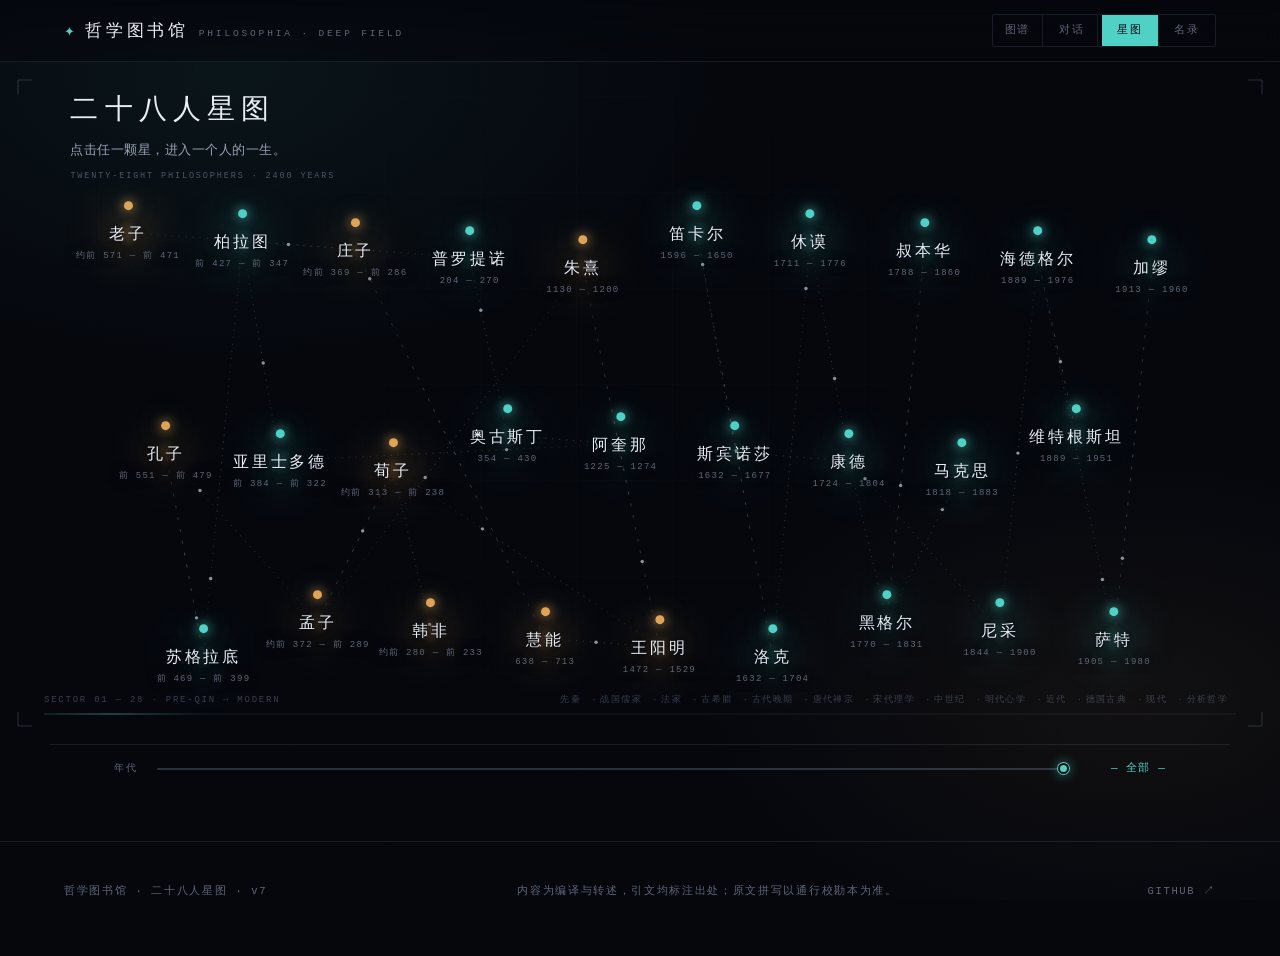
==== commit 3ef70b7f: "v7：二十八位，补三条断掉的主干 新增六位： - 普罗提诺（流溢 / 回归）—— 柏拉图与奥古斯丁之间空了七百年的那一环 - 朱熹（格物穷理 / 月印万川）—— 王阳明的正面对手，此前对立面是空的 -" ====
--- a/index.html
+++ b/index.html
@@ -4,10 +4,10 @@
 <meta charset="utf-8">
 <meta name="viewport" content="width=device-width, initial-scale=1">
 <title>哲学图书馆 · 深空档案</title>
-<meta name="description" content="二十二位哲学家的星图：从老子、孔子、韩非到休谟、海德格尔、维特根斯坦。生平、流派、观点、著作、名言，以及四十四个可以被操作的思想实验。">
+<meta name="description" content="二十八位哲学家的星图：从老子、孔子、韩非到休谟、海德格尔、维特根斯坦。生平、流派、观点、著作、名言，以及五十六个可以被操作的思想实验。">
 <meta name="theme-color" content="#05070d">
 <meta property="og:title" content="哲学图书馆 · 深空档案">
-<meta property="og:description" content="把二十二位哲学家的思想做成可以操作的星空。">
+<meta property="og:description" content="把二十八位哲学家的思想做成可以操作的星空。">
 <meta property="og:type" content="website">
 <link rel="icon" href="data:image/svg+xml,%3Csvg xmlns='http://www.w3.org/2000/svg' viewBox='0 0 32 32'%3E%3Ccircle cx='16' cy='16' r='3' fill='%234fd1c5'/%3E%3Ccircle cx='16' cy='16' r='11' fill='none' stroke='%234fd1c5' stroke-opacity='.45' stroke-width='1'/%3E%3C/svg%3E">
 <link rel="stylesheet" href="css/base.css">
@@ -37,9 +37,9 @@
       <canvas id="mapCanvas" aria-hidden="true"></canvas>
       <div class="map-labels" id="mapLabels"></div>
       <div class="map-intro">
-        <h1>二十二人星图</h1>
+        <h1>二十八人星图</h1>
         <p>点击任一颗星，进入一个人的一生。</p>
-        <span class="mi-mono">TWENTY-TWO PHILOSOPHERS · 2400 YEARS</span>
+        <span class="mi-mono">TWENTY-EIGHT PHILOSOPHERS · 2400 YEARS</span>
       </div>
     </div>
     <div class="era-bar">
@@ -62,7 +62,7 @@
 </main>
 
 <footer class="foot">
-  <span>哲学图书馆 · 二十二人星图 · v6</span>
+  <span>哲学图书馆 · 二十八人星图 · v7</span>
   <span>内容为编译与转述，引文均标注出处；原文拼写以通行校勘本为准。</span>
   <a href="https://github.com/lvzhongpei/philosophy-library" target="_blank" rel="noopener">GITHUB ↗</a>
 </footer>
